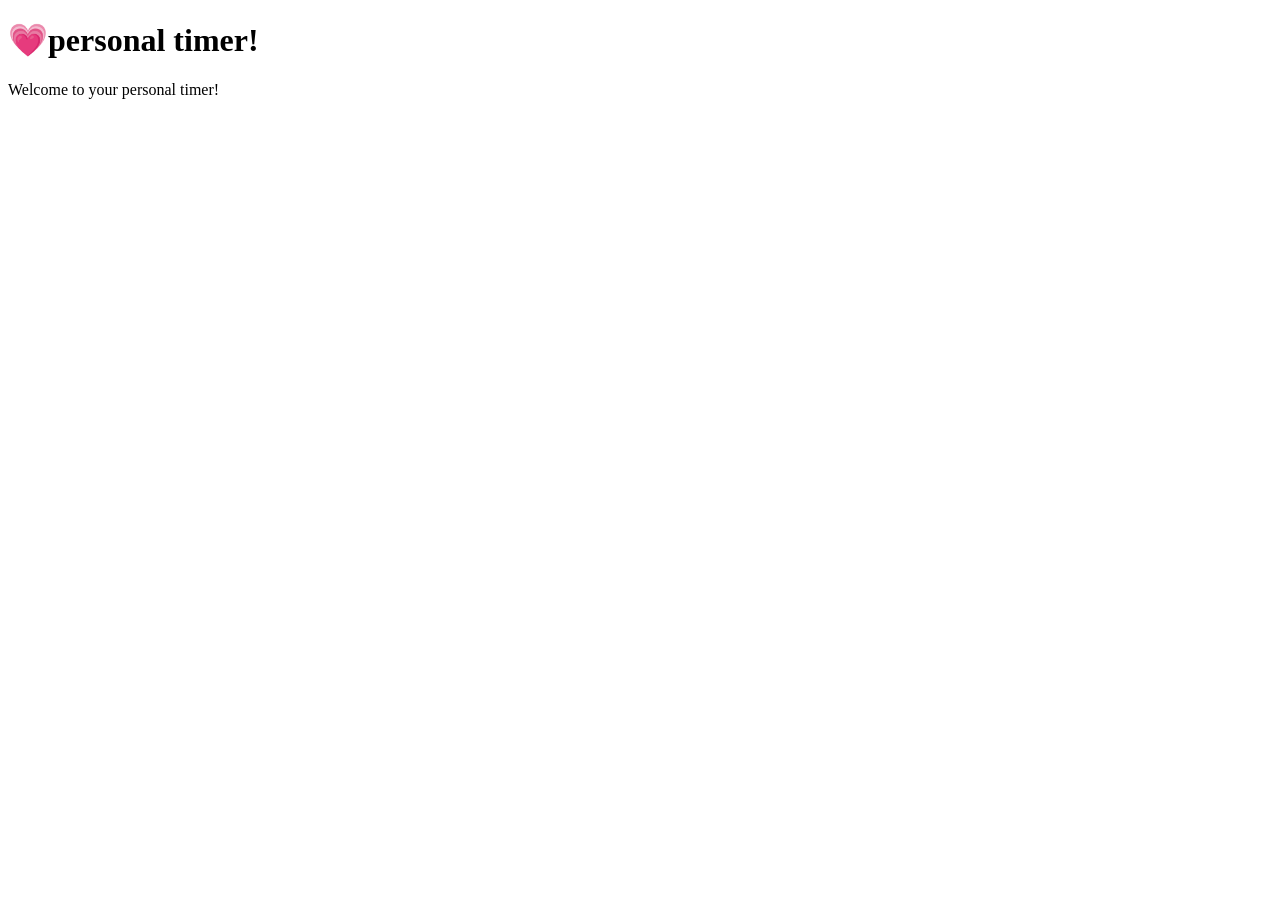
==== index.html @ 8cfb214c "Add initial HTML structure for personal timer" ====
<!DOCTYPE html>
<html>
    <head>
        <meta charset="UTF-8">
        <meta name="viewport" content="width=device-width, initial-scale=1.0">
        <title>Hello world!</title>
        <link rel=""stylesheet" href=""index.css" />
    </head>
    <body>
        <h1>💗personal timer!</h1>
        <p> Welcome to your personal timer!</p>
    </body>
</html>
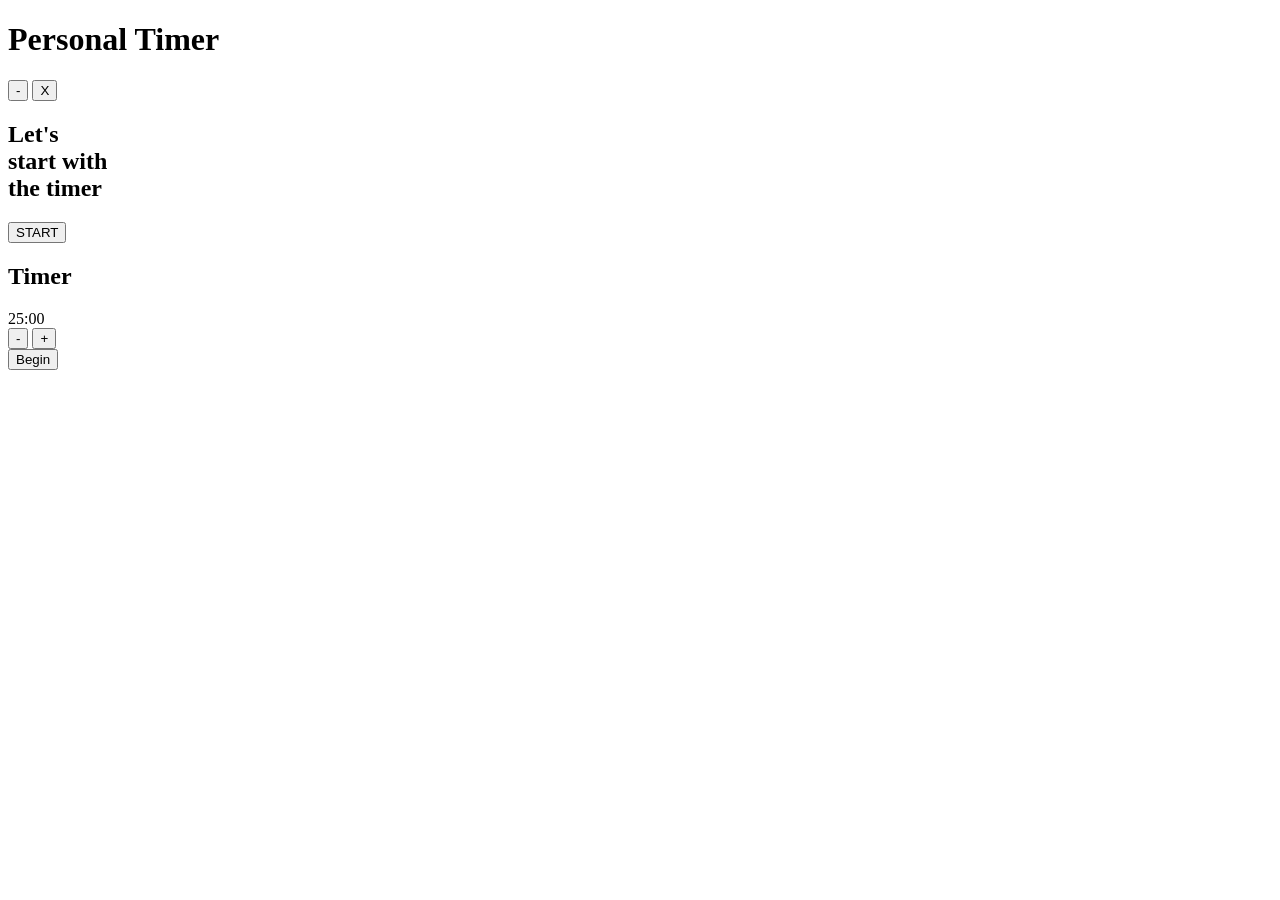
==== commit 8e13a1cb: "Update index.html" ====
--- a/index.html
+++ b/index.html
@@ -1,13 +1,58 @@
 <!DOCTYPE html>
-<html>
-    <head>
-        <meta charset="UTF-8">
-        <meta name="viewport" content="width=device-width, initial-scale=1.0">
-        <title>Hello world!</title>
-        <link rel=""stylesheet" href=""index.css" />
-    </head>
-    <body>
-        <h1>💗personal timer!</h1>
-        <p> Welcome to your personal timer!</p>
-    </body>
+<html lang="en">
+<head>
+    <meta charset="UTF-8">
+    <meta name="viewport" content="width=device-width, initial-scale=1.0">
+    <title>Personal Timer</title>
+    <link rel="stylesheet" href="style.css">
+</head>
+<body>
+
+    <div class="window">
+
+        <div class="title-bar">
+            <h1>Personal Timer</h1>
+
+            <div class="window-buttons">
+                <button>-</button>
+                <button>X</button>
+            </div>
+        </div>
+
+        <div class="main-screen" id="startScreen">
+
+            <div class="cloud cloud1"></div>
+            <div class="cloud cloud2"></div>
+            <div class="cloud cloud3"></div>
+            <div class="cloud cloud4"></div>
+
+            <h2>
+                Let's<br>
+                start with<br>
+                the timer
+            </h2>
+
+            <button id="startBtn">START</button>
+
+        </div>
+
+        <div class="timer-screen hidden" id="timerScreen">
+
+            <h2>Timer</h2>
+
+            <div id="timeDisplay">25:00</div>
+
+            <div class="controls">
+                <button id="minusBtn">-</button>
+                <button id="plusBtn">+</button>
+            </div>
+
+            <button id="beginBtn">Begin</button>
+
+        </div>
+
+    </div>
+
+    <script src="script.js"></script>
+</body>
 </html>
--- a/style.css
+++ b/style.css
@@ -0,0 +1,70 @@
+/* =========================
+   COLOR VARIABLES
+========================= */
+:root {
+    --orange: #FF5722;
+    --white: #FFFFFF;
+    --brown: #67452D;
+    --lightorange: #F19561;
+    --borderyellow: #F9BD00;
+    --backgroundyellow: #FFEA79;
+}
+
+/* =========================
+   BACK TO START BUTTON
+========================= */
+#back-to-start {
+    transition: transform 0.3s ease;
+}
+
+#back-to-start:hover {
+    transform: scale(1.05);
+}
+
+/* =========================
+   ICONS
+========================= */
+.shrink-icon,
+.close-icon {
+    width: 28px;
+    height: 28px;
+    object-fit: cover;
+}
+
+/* =========================
+   START PAGE
+========================= */
+.start-container {
+    display: flex;
+    flex-direction: column;
+    justify-content: center;
+    align-items: center;
+    text-align: center;
+
+    flex-grow: 1;
+    gap: 1rem;
+    max-width: 230px;
+}
+
+/* =========================
+   MENU PAGE
+========================= */
+.menu-container {
+    display: flex;
+    width: 17.633rem;
+    padding: 0.68213rem 0;
+    flex-direction: column;
+    align-items: center;
+    gap: 0.40925rem;
+}
+
+.options {
+    display: flex;
+    justify-content: center;
+    align-items: flex-start;
+    align-content: flex-start;
+
+    gap: 1.5rem 1.63713rem;
+    align-self: stretch;
+    flex-wrap: wrap;
+}
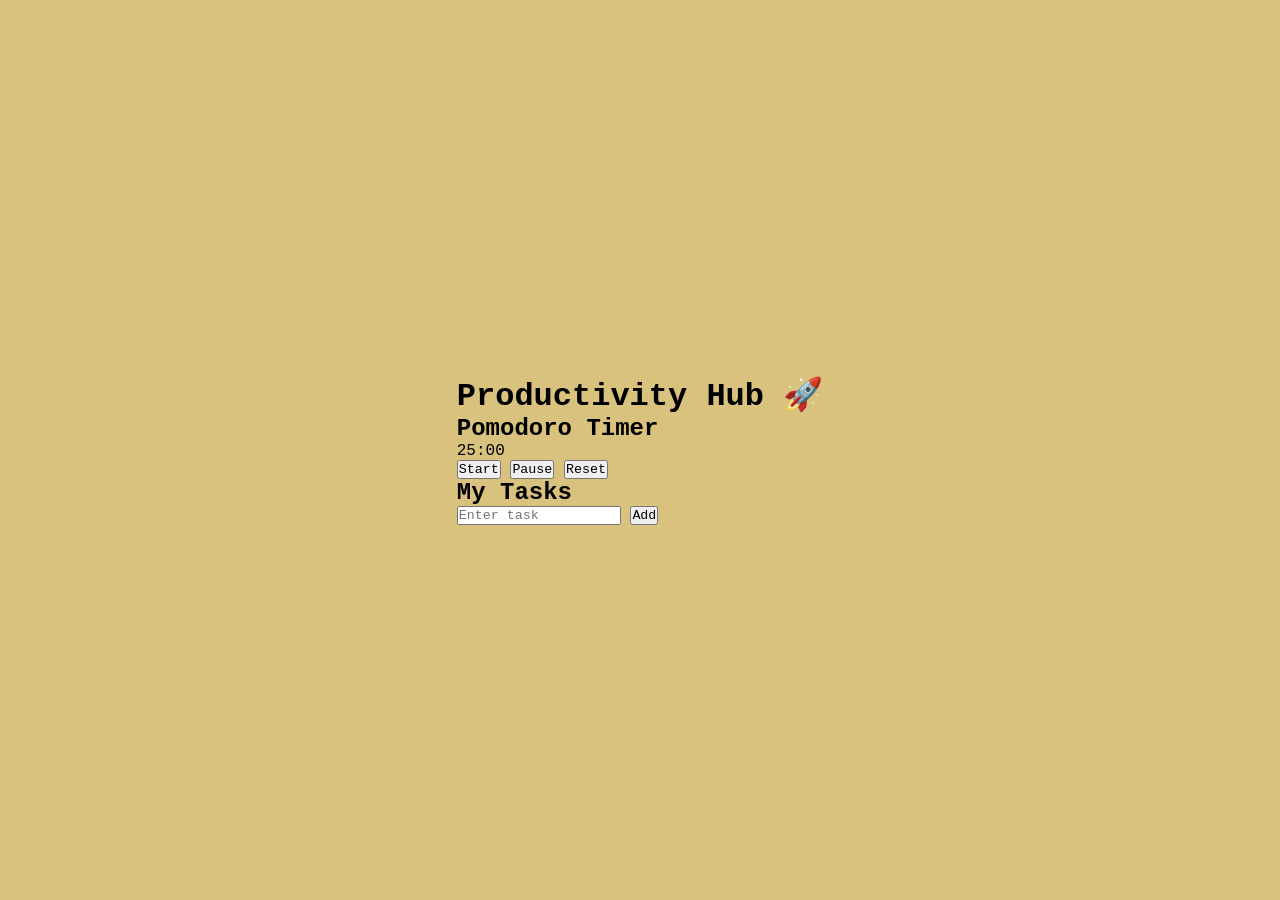
==== commit fc56675b: "Update index.html" ====
--- a/index.html
+++ b/index.html
@@ -3,56 +3,41 @@
 <head>
     <meta charset="UTF-8">
     <meta name="viewport" content="width=device-width, initial-scale=1.0">
-    <title>Personal Timer</title>
+    <title>Productivity Hub</title>
     <link rel="stylesheet" href="style.css">
 </head>
 <body>
 
-    <div class="window">
+<div class="container">
 
-        <div class="title-bar">
-            <h1>Personal Timer</h1>
+    <h1>Productivity Hub 🚀</h1>
 
-            <div class="window-buttons">
-                <button>-</button>
-                <button>X</button>
-            </div>
+    <div class="card">
+        <h2>Pomodoro Timer</h2>
+
+        <div id="timer">25:00</div>
+
+        <div class="buttons">
+            <button onclick="startTimer()">Start</button>
+            <button onclick="pauseTimer()">Pause</button>
+            <button onclick="resetTimer()">Reset</button>
+        </div>
+    </div>
+
+    <div class="card">
+        <h2>My Tasks</h2>
+
+        <div class="task-input">
+            <input type="text" id="taskInput" placeholder="Enter task">
+            <button onclick="addTask()">Add</button>
         </div>
 
-        <div class="main-screen" id="startScreen">
-
-            <div class="cloud cloud1"></div>
-            <div class="cloud cloud2"></div>
-            <div class="cloud cloud3"></div>
-            <div class="cloud cloud4"></div>
-
-            <h2>
-                Let's<br>
-                start with<br>
-                the timer
-            </h2>
-
-            <button id="startBtn">START</button>
-
-        </div>
-
-        <div class="timer-screen hidden" id="timerScreen">
-
-            <h2>Timer</h2>
-
-            <div id="timeDisplay">25:00</div>
-
-            <div class="controls">
-                <button id="minusBtn">-</button>
-                <button id="plusBtn">+</button>
-            </div>
-
-            <button id="beginBtn">Begin</button>
-
-        </div>
-
+        <ul id="taskList"></ul>
     </div>
 
-    <script src="script.js"></script>
+</div>
+
+<script src="script.js"></script>
+
 </body>
 </html>
--- a/style.css
+++ b/style.css
@@ -1,70 +1,145 @@
-/* =========================
-   COLOR VARIABLES
-========================= */
-:root {
-    --orange: #FF5722;
-    --white: #FFFFFF;
-    --brown: #67452D;
-    --lightorange: #F19561;
-    --borderyellow: #F9BD00;
-    --backgroundyellow: #FFEA79;
+*{
+    margin:0;
+    padding:0;
+    box-sizing:border-box;
+    font-family:'Courier New', monospace;
 }
 
-/* =========================
-   BACK TO START BUTTON
-========================= */
-#back-to-start {
-    transition: transform 0.3s ease;
+body{
+    background:#d8c27d;
+    height:100vh;
+    display:flex;
+    justify-content:center;
+    align-items:center;
 }
 
-#back-to-start:hover {
-    transform: scale(1.05);
+.window{
+    width:460px;
+    height:600px;
+    background:#f4e5aa;
+    border:3px solid #d9c47a;
+    overflow:hidden;
 }
 
-/* =========================
-   ICONS
-========================= */
-.shrink-icon,
-.close-icon {
-    width: 28px;
-    height: 28px;
-    object-fit: cover;
+.title-bar{
+    background:#ddca89;
+    padding:15px;
+    display:flex;
+    justify-content:space-between;
+    align-items:center;
 }
 
-/* =========================
-   START PAGE
-========================= */
-.start-container {
-    display: flex;
-    flex-direction: column;
-    justify-content: center;
-    align-items: center;
-    text-align: center;
-
-    flex-grow: 1;
-    gap: 1rem;
-    max-width: 230px;
+.title-bar h1{
+    font-size:24px;
+    font-weight:bold;
 }
 
-/* =========================
-   MENU PAGE
-========================= */
-.menu-container {
-    display: flex;
-    width: 17.633rem;
-    padding: 0.68213rem 0;
-    flex-direction: column;
-    align-items: center;
-    gap: 0.40925rem;
+.window-buttons{
+    display:flex;
+    gap:10px;
 }
 
-.options {
-    display: flex;
-    justify-content: center;
-    align-items: flex-start;
-    align-content: flex-start;
+.window-buttons button{
+    width:50px;
+    height:45px;
+    border:none;
+    background:#f7ebbd;
+    font-size:22px;
+    font-weight:bold;
+    cursor:pointer;
+}
 
-    gap: 1.5rem 1.63713rem;
-    align-self: stretch;
-    flex-wrap: wrap;
+.main-screen,
+.timer-screen{
+    position:relative;
+    height:calc(100% - 75px);
+    display:flex;
+    flex-direction:column;
+    justify-content:center;
+    align-items:center;
 }
+
+.main-screen h2{
+    text-align:center;
+    font-size:36px;
+    line-height:1.2;
+    margin-bottom:60px;
+}
+
+#startBtn{
+    background:#d89a00;
+    border:none;
+    padding:12px 35px;
+    font-size:28px;
+    font-weight:bold;
+    border-radius:20px;
+    cursor:pointer;
+}
+
+#startBtn:hover{
+    transform:scale(1.05);
+}
+
+.cloud{
+    position:absolute;
+    border:6px solid #d89a00;
+    border-radius:50px;
+    width:130px;
+    height:60px;
+}
+
+.cloud1{
+    top:40px;
+    left:-20px;
+}
+
+.cloud2{
+    top:20px;
+    right:-10px;
+}
+
+.cloud3{
+    bottom:40px;
+    left:10px;
+}
+
+.cloud4{
+    bottom:60px;
+    right:-10px;
+}
+
+#timeDisplay{
+    font-size:72px;
+    font-weight:bold;
+    margin:40px 0;
+}
+
+.controls{
+    display:flex;
+    gap:20px;
+    margin-bottom:30px;
+}
+
+.controls button{
+    width:60px;
+    height:60px;
+    border:none;
+    font-size:30px;
+    font-weight:bold;
+    cursor:pointer;
+    background:#d89a00;
+    border-radius:10px;
+}
+
+#beginBtn{
+    padding:12px 35px;
+    font-size:24px;
+    border:none;
+    border-radius:15px;
+    background:#d89a00;
+    cursor:pointer;
+}
+
+.hidden{
+    display:none;
+}
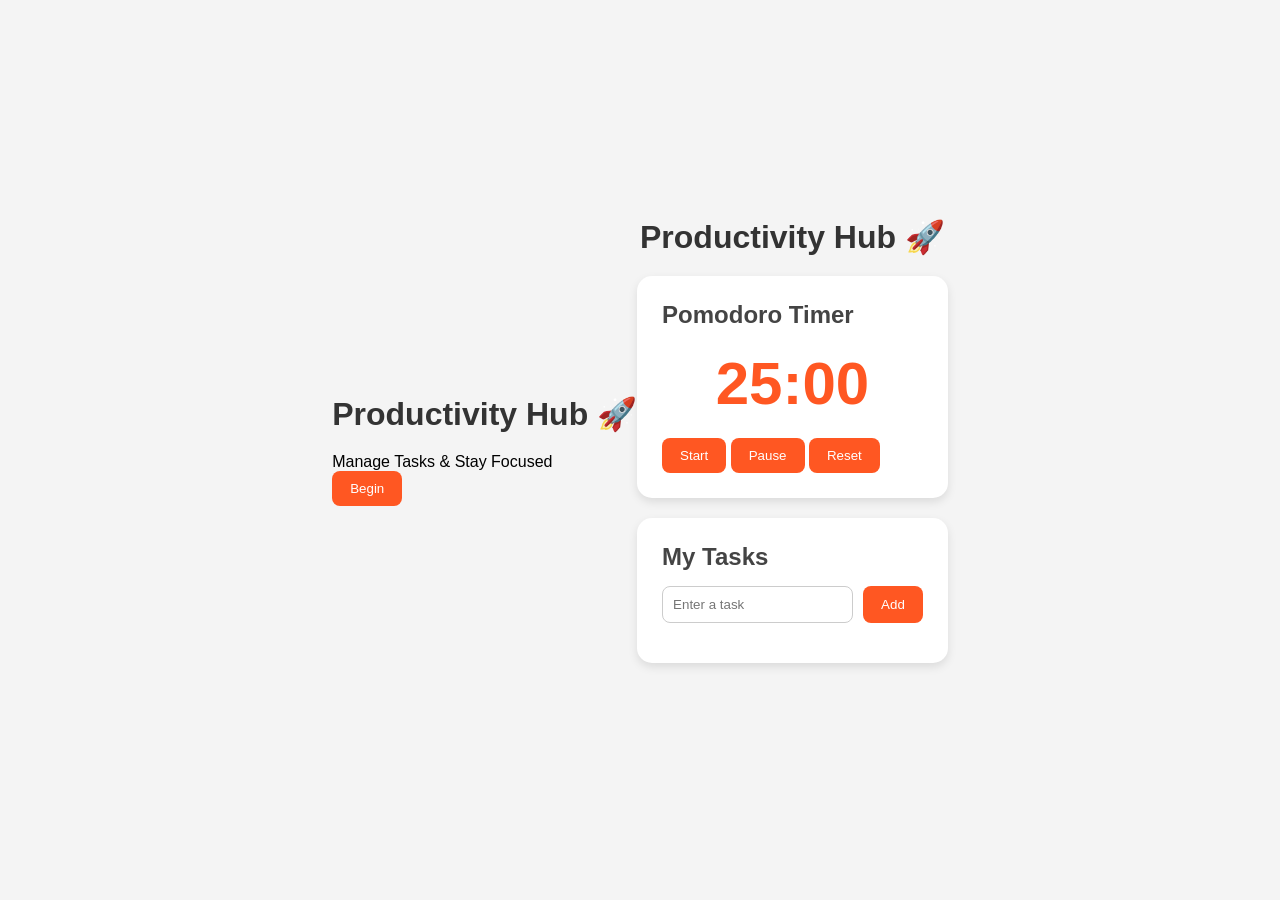
==== commit 145140da: "Update index.html" ====
--- a/index.html
+++ b/index.html
@@ -1,26 +1,31 @@
 <!DOCTYPE html>
 <html lang="en">
 <head>
-    <meta charset="UTF-8">
-    <meta name="viewport" content="width=device-width, initial-scale=1.0">
-    <title>Productivity Hub</title>
-    <link rel="stylesheet" href="style.css">
+<meta charset="UTF-8">
+<meta name="viewport" content="width=device-width, initial-scale=1.0">
+<title>Productivity Hub</title>
+<link rel="stylesheet" href="style.css">
 </head>
 <body>
 
-<div class="container">
+<div id="welcome-screen" class="screen">
+    <h1>Productivity Hub 🚀</h1>
+    <p>Manage Tasks & Stay Focused</p>
+    <button id="begin-btn">Begin</button>
+</div>
+
+<div id="app-screen" class="screen hidden">
 
     <h1>Productivity Hub 🚀</h1>
 
     <div class="card">
         <h2>Pomodoro Timer</h2>
-
         <div id="timer">25:00</div>
 
-        <div class="buttons">
-            <button onclick="startTimer()">Start</button>
-            <button onclick="pauseTimer()">Pause</button>
-            <button onclick="resetTimer()">Reset</button>
+        <div class="button-group">
+            <button id="start-btn">Start</button>
+            <button id="pause-btn">Pause</button>
+            <button id="reset-btn">Reset</button>
         </div>
     </div>
 
@@ -28,16 +33,15 @@
         <h2>My Tasks</h2>
 
         <div class="task-input">
-            <input type="text" id="taskInput" placeholder="Enter task">
-            <button onclick="addTask()">Add</button>
+            <input type="text" id="task-input" placeholder="Enter a task">
+            <button id="add-task-btn">Add</button>
         </div>
 
-        <ul id="taskList"></ul>
+        <ul id="task-list"></ul>
     </div>
 
 </div>
 
 <script src="script.js"></script>
-
 </body>
 </html>
--- a/style.css
+++ b/style.css
@@ -2,144 +2,96 @@
     margin:0;
     padding:0;
     box-sizing:border-box;
-    font-family:'Courier New', monospace;
+    font-family:Arial, sans-serif;
 }
 
 body{
-    background:#d8c27d;
-    height:100vh;
+    background:#f4f4f4;
     display:flex;
     justify-content:center;
     align-items:center;
+    min-height:100vh;
 }
 
-.window{
-    width:460px;
-    height:600px;
-    background:#f4e5aa;
-    border:3px solid #d9c47a;
-    overflow:hidden;
+.container{
+    width:90%;
+    max-width:700px;
 }
 
-.title-bar{
-    background:#ddca89;
-    padding:15px;
-    display:flex;
-    justify-content:space-between;
-    align-items:center;
+h1{
+    text-align:center;
+    margin-bottom:20px;
+    color:#333;
 }
 
-.title-bar h1{
-    font-size:24px;
-    font-weight:bold;
+.card{
+    background:white;
+    padding:25px;
+    margin-bottom:20px;
+    border-radius:15px;
+    box-shadow:0 4px 10px rgba(0,0,0,0.1);
 }
 
-.window-buttons{
+h2{
+    margin-bottom:15px;
+    color:#444;
+}
+
+#timer{
+    font-size:60px;
+    text-align:center;
+    margin:20px 0;
+    font-weight:bold;
+    color:#ff5722;
+}
+
+.buttons{
+    display:flex;
+    justify-content:center;
+    gap:10px;
+}
+
+button{
+    padding:10px 18px;
+    border:none;
+    border-radius:8px;
+    background:#ff5722;
+    color:white;
+    cursor:pointer;
+}
+
+button:hover{
+    opacity:0.9;
+}
+
+.task-input{
     display:flex;
     gap:10px;
 }
 
-.window-buttons button{
-    width:50px;
-    height:45px;
-    border:none;
-    background:#f7ebbd;
-    font-size:22px;
-    font-weight:bold;
-    cursor:pointer;
+input{
+    flex:1;
+    padding:10px;
+    border:1px solid #ccc;
+    border-radius:8px;
 }
 
-.main-screen,
-.timer-screen{
-    position:relative;
-    height:calc(100% - 75px);
-    display:flex;
-    flex-direction:column;
-    justify-content:center;
-    align-items:center;
+ul{
+    list-style:none;
+    margin-top:15px;
 }
 
-.main-screen h2{
-    text-align:center;
-    font-size:36px;
-    line-height:1.2;
-    margin-bottom:60px;
+li{
+    display:flex;
+    justify-content:space-between;
+    align-items:center;
+    padding:10px;
+    margin-bottom:8px;
+    background:#f7f7f7;
+    border-radius:8px;
 }
 
-#startBtn{
-    background:#d89a00;
-    border:none;
-    padding:12px 35px;
-    font-size:28px;
-    font-weight:bold;
-    border-radius:20px;
-    cursor:pointer;
+.delete-btn{
+    background:red;
+    padding:6px 10px;
 }
-
-#startBtn:hover{
-    transform:scale(1.05);
-}
-
-.cloud{
-    position:absolute;
-    border:6px solid #d89a00;
-    border-radius:50px;
-    width:130px;
-    height:60px;
-}
-
-.cloud1{
-    top:40px;
-    left:-20px;
-}
-
-.cloud2{
-    top:20px;
-    right:-10px;
-}
-
-.cloud3{
-    bottom:40px;
-    left:10px;
-}
-
-.cloud4{
-    bottom:60px;
-    right:-10px;
-}
-
-#timeDisplay{
-    font-size:72px;
-    font-weight:bold;
-    margin:40px 0;
-}
-
-.controls{
-    display:flex;
-    gap:20px;
-    margin-bottom:30px;
-}
-
-.controls button{
-    width:60px;
-    height:60px;
-    border:none;
-    font-size:30px;
-    font-weight:bold;
-    cursor:pointer;
-    background:#d89a00;
-    border-radius:10px;
-}
-
-#beginBtn{
-    padding:12px 35px;
-    font-size:24px;
-    border:none;
-    border-radius:15px;
-    background:#d89a00;
-    cursor:pointer;
-}
-
-.hidden{
-    display:none;
-}
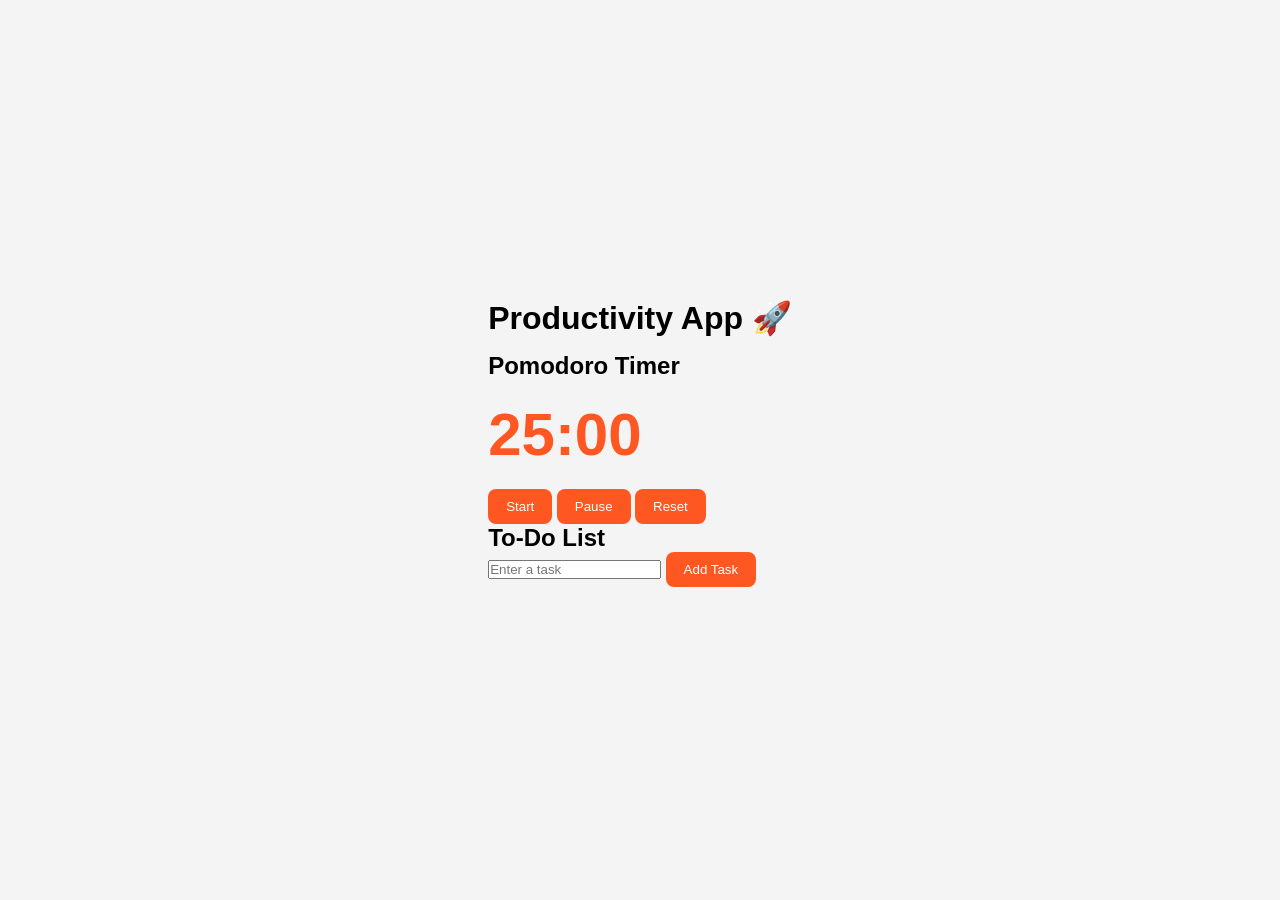
==== commit 6e6f7419: "Update index.html" ====
--- a/index.html
+++ b/index.html
@@ -1,43 +1,34 @@
 <!DOCTYPE html>
 <html lang="en">
 <head>
-<meta charset="UTF-8">
-<meta name="viewport" content="width=device-width, initial-scale=1.0">
-<title>Productivity Hub</title>
-<link rel="stylesheet" href="style.css">
+    <meta charset="UTF-8">
+    <meta name="viewport" content="width=device-width, initial-scale=1.0">
+    <title>Productivity App</title>
+    <link rel="stylesheet" href="style.css">
 </head>
 <body>
 
-<div id="welcome-screen" class="screen">
-    <h1>Productivity Hub 🚀</h1>
-    <p>Manage Tasks & Stay Focused</p>
-    <button id="begin-btn">Begin</button>
-</div>
+<div class="container">
 
-<div id="app-screen" class="screen hidden">
+    <h1>Productivity App 🚀</h1>
 
-    <h1>Productivity Hub 🚀</h1>
+    <div class="box">
+        <h2>Pomodoro Timer</h2>
 
-    <div class="card">
-        <h2>Pomodoro Timer</h2>
         <div id="timer">25:00</div>
 
-        <div class="button-group">
-            <button id="start-btn">Start</button>
-            <button id="pause-btn">Pause</button>
-            <button id="reset-btn">Reset</button>
-        </div>
+        <button id="startBtn">Start</button>
+        <button id="pauseBtn">Pause</button>
+        <button id="resetBtn">Reset</button>
     </div>
 
-    <div class="card">
-        <h2>My Tasks</h2>
+    <div class="box">
+        <h2>To-Do List</h2>
 
-        <div class="task-input">
-            <input type="text" id="task-input" placeholder="Enter a task">
-            <button id="add-task-btn">Add</button>
-        </div>
+        <input type="text" id="taskInput" placeholder="Enter a task">
+        <button id="addBtn">Add Task</button>
 
-        <ul id="task-list"></ul>
+        <ul id="taskList"></ul>
     </div>
 
 </div>
--- a/style.css
+++ b/style.css
@@ -2,50 +2,51 @@
     margin:0;
     padding:0;
     box-sizing:border-box;
-    font-family:Arial, sans-serif;
+    font-family:Arial,sans-serif;
 }
 
 body{
     background:#f4f4f4;
+    min-height:100vh;
     display:flex;
     justify-content:center;
     align-items:center;
-    min-height:100vh;
 }
 
-.container{
+.screen{
     width:90%;
     max-width:700px;
+    text-align:center;
+}
+
+.hidden{
+    display:none;
 }
 
 h1{
-    text-align:center;
+    margin-bottom:15px;
+}
+
+p{
     margin-bottom:20px;
-    color:#333;
 }
 
 .card{
     background:white;
-    padding:25px;
-    margin-bottom:20px;
+    margin-top:20px;
+    padding:20px;
     border-radius:15px;
-    box-shadow:0 4px 10px rgba(0,0,0,0.1);
-}
-
-h2{
-    margin-bottom:15px;
-    color:#444;
+    box-shadow:0 4px 12px rgba(0,0,0,0.1);
 }
 
 #timer{
     font-size:60px;
-    text-align:center;
+    color:#ff5722;
     margin:20px 0;
     font-weight:bold;
-    color:#ff5722;
 }
 
-.buttons{
+.button-group{
     display:flex;
     justify-content:center;
     gap:10px;
@@ -67,13 +68,12 @@
 .task-input{
     display:flex;
     gap:10px;
+    margin-top:15px;
 }
 
-input{
+.task-input input{
     flex:1;
     padding:10px;
-    border:1px solid #ccc;
-    border-radius:8px;
 }
 
 ul{
@@ -82,16 +82,16 @@
 }
 
 li{
+    background:#f7f7f7;
+    padding:10px;
+    margin-bottom:10px;
+    border-radius:8px;
+
     display:flex;
     justify-content:space-between;
     align-items:center;
-    padding:10px;
-    margin-bottom:8px;
-    background:#f7f7f7;
-    border-radius:8px;
 }
 
 .delete-btn{
     background:red;
-    padding:6px 10px;
 }
